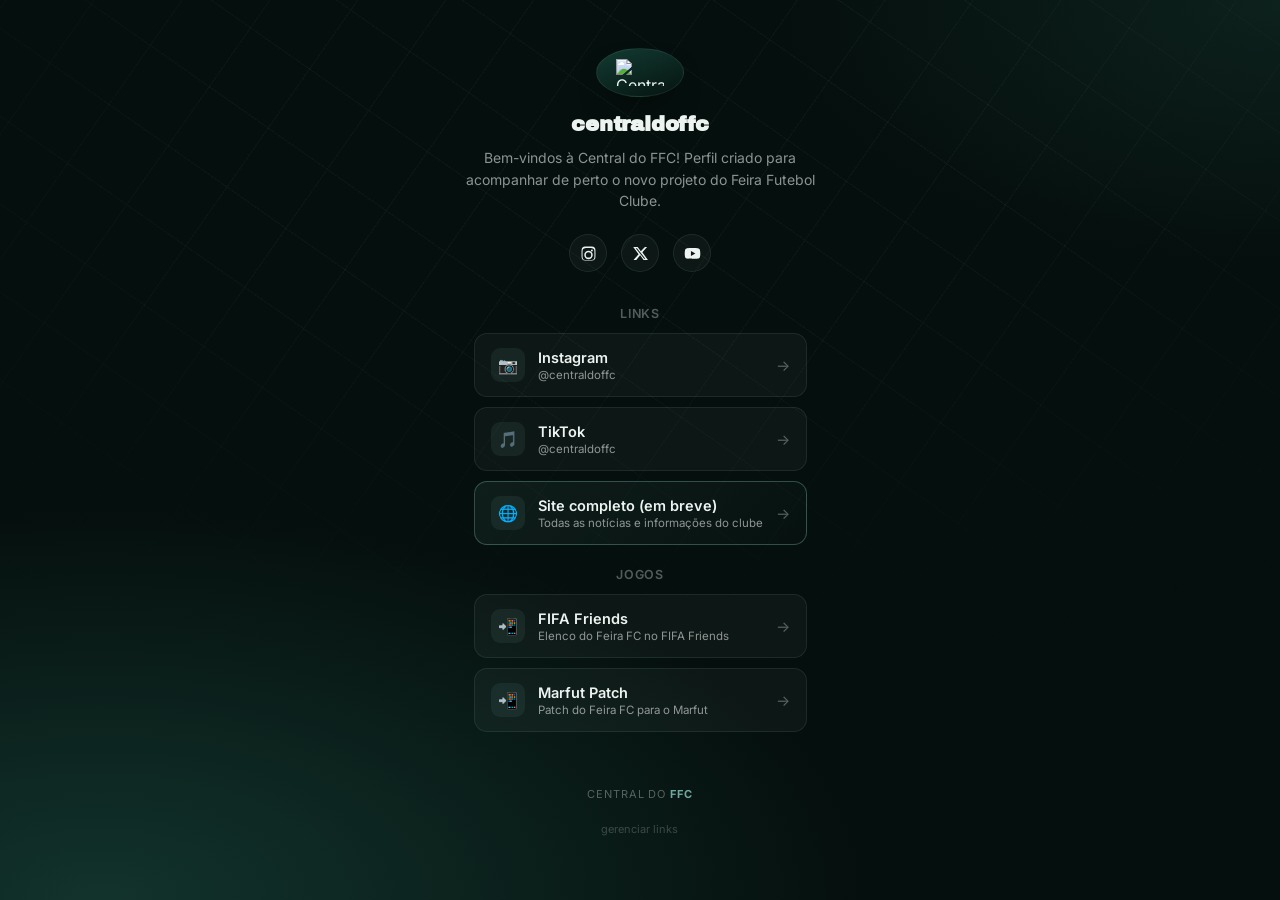
==== index.html @ f2e5eec2 "Add files via upload" ====
<!DOCTYPE html>
<html lang="pt-BR">
<head>
<meta charset="UTF-8">
<meta name="viewport" content="width=device-width, initial-scale=1.0">
<title>Central do FFC</title>
<meta name="description" content="Central do FFC — cobertura independente do Feira FC.">
<link rel="icon" href="assets/mark.png">
<link rel="preconnect" href="https://fonts.googleapis.com">
<link href="https://fonts.googleapis.com/css2?family=Archivo+Black&family=Inter:wght@400;500;600;700&display=swap" rel="stylesheet">
<style>
  :root{
    --bg-0: #050f0d;
    --grid-line: rgba(120, 160, 155, 0.055);
    --accent: #6FA89E;
    --accent-soft: rgba(111, 168, 158, 0.14);
    --ink: #EDF3F1;
    --ink-dim: rgba(237, 243, 241, 0.58);
    --ink-faint: rgba(237, 243, 241, 0.34);
    --card: rgba(255,255,255,0.035);
    --card-border: rgba(120, 160, 155, 0.14);
    --card-border-hover: rgba(111, 168, 158, 0.5);
  }

  *{ box-sizing:border-box; }
  html,body{ height:100%; }
  body{
    margin:0;
    min-height:100dvh;
    background:
      radial-gradient(110% 80% at 8% 100%, #12332c 0%, transparent 55%),
      radial-gradient(80% 60% at 100% 0%, #0d211d 0%, transparent 50%),
      var(--bg-0);
    font-family:'Inter', -apple-system, sans-serif;
    color: var(--ink);
    display:flex;
    justify-content:center;
    overflow-x:hidden;
    position:relative;
  }

  .grid-layer{
    position:fixed;
    inset:-20% -20%;
    background-image:
      repeating-linear-gradient(35deg, var(--grid-line) 0 1px, transparent 1px 72px),
      repeating-linear-gradient(-55deg, var(--grid-line) 0 1px, transparent 1px 72px);
    pointer-events:none;
    mask-image: radial-gradient(75% 55% at 50% 25%, black 30%, transparent 80%);
  }

  .page{
    position:relative;
    z-index:1;
    width:100%;
    max-width:480px;
    padding: 48px 20px 60px;
    display:flex;
    flex-direction:column;
    align-items:center;
  }

  .avatar{
    width:88px;
    height:88px;
    border-radius:50%;
    display:flex;
    align-items:center;
    justify-content:center;
    background: linear-gradient(160deg, #123b32, #061410);
    border:1px solid var(--card-border);
    box-shadow: 0 14px 32px -16px rgba(0,0,0,0.75);
    margin-bottom:16px;
    overflow:hidden;
  }
  .avatar img{ width:56%; height:56%; object-fit:contain; }

  .handle{
    font-family:'Archivo Black', sans-serif;
    font-size: 21px;
    letter-spacing:-0.01em;
    margin:0 0 12px;
    text-align:center;
  }

  .bio{
    color: var(--ink-dim);
    font-size:14px;
    line-height:1.55;
    text-align:center;
    max-width:360px;
    margin:0 0 22px;
  }

  .socials{
    display:flex;
    gap:14px;
    margin-bottom:34px;
  }
  .social-btn{
    width:38px;
    height:38px;
    border-radius:50%;
    display:flex;
    align-items:center;
    justify-content:center;
    background: var(--card);
    border:1px solid var(--card-border);
    color: var(--ink);
    text-decoration:none;
    transition: border-color .18s ease, transform .16s ease, background .18s ease;
  }
  .social-btn:hover{
    border-color: var(--card-border-hover);
    background: var(--accent-soft);
    transform: translateY(-2px);
  }
  .social-btn svg{ width:17px; height:17px; }

  .section{
    width:100%;
    margin-bottom:6px;
  }
  .section-title{
    font-size:12.5px;
    font-weight:600;
    letter-spacing:0.06em;
    text-transform:uppercase;
    color: var(--ink-faint);
    text-align:center;
    margin: 22px 0 12px;
  }
  .section:first-of-type .section-title{ margin-top:0; }

  .links{
    width:100%;
    display:flex;
    flex-direction:column;
    gap:10px;
  }

  .link-card{
    position:relative;
    display:flex;
    align-items:center;
    gap:13px;
    width:100%;
    padding:14px 16px;
    background: var(--card);
    border:1px solid var(--card-border);
    border-radius:13px;
    color:var(--ink);
    text-decoration:none;
    transition: border-color .2s ease, transform .16s ease, background .2s ease;
  }
  .link-card:hover, .link-card:focus-visible{
    border-color: var(--card-border-hover);
    background: var(--accent-soft);
    transform: translateY(-1px);
  }
  .link-card:focus-visible{ outline: 2px solid var(--accent); outline-offset:3px; }
  .link-card:active{ transform: translateY(0); }

  .link-card.featured{
    border-color: rgba(111, 168, 158, 0.4);
    background: linear-gradient(135deg, rgba(111,168,158,0.1), rgba(111,168,158,0.02));
  }

  .link-icon{
    flex:none;
    width:34px;
    height:34px;
    border-radius:9px;
    display:flex;
    align-items:center;
    justify-content:center;
    background: rgba(111, 168, 158, 0.1);
    font-size:16px;
    overflow:hidden;
  }

  .link-text{ flex:1; min-width:0; }
  .link-title{ font-weight:600; font-size:14.5px; margin:0 0 2px; }
  .link-desc{ font-size:11.5px; color: var(--ink-dim); margin:0; white-space:nowrap; overflow:hidden; text-overflow:ellipsis; }

  .link-arrow{
    flex:none;
    color: var(--ink-faint);
    font-size:15px;
    transition: transform .2s ease, color .2s ease;
  }
  .link-card:hover .link-arrow{ transform: translateX(3px); color: var(--accent); }

  .empty{
    width:100%;
    padding: 40px 20px;
    text-align:center;
    border:1px dashed var(--card-border);
    border-radius:14px;
    color: var(--ink-dim);
    font-size:14px;
  }

  footer{
    margin-top:38px;
    display:flex;
    flex-direction:column;
    align-items:center;
    gap:6px;
  }
  .footer-brand{
    font-size:11px;
    letter-spacing:0.08em;
    text-transform:uppercase;
    color: var(--ink-faint);
  }
  .footer-brand b{ color:var(--accent); font-weight:700; }

  .manage-link{
    font-size:11px;
    color: rgba(237, 243, 241, 0.22);
    text-decoration:none;
    padding:4px 8px;
  }
  .manage-link:hover{ color: var(--ink-dim); }
</style>
</head>
<body>
  <div class="grid-layer" aria-hidden="true"></div>

  <main class="page">
    <div class="avatar"><img src="assets/mark.png" alt="Central do FFC"></div>
    <h1 class="handle" id="handle">centraldoffc</h1>
    <p class="bio" id="bio">Bem-vindos à Central do FFC! Perfil criado para acompanhar de perto o Feira Futebol Clube.</p>

    <div class="socials" id="socials"></div>

    <div id="sections"></div>

    <footer>
      <p class="footer-brand">Central do <b>FFC</b></p>
      <a class="manage-link" href="painel-ffc.html">gerenciar links</a>
    </footer>
  </main>

  <script src="links-data.js"></script>
  <script>
    const SOCIAL_ICONS = {
      instagram: `<svg viewBox="0 0 24 24" fill="currentColor"><path d="M12 2.2c3.2 0 3.6 0 4.85.07 3.25.15 4.77 1.69 4.92 4.92.06 1.25.07 1.62.07 4.81 0 3.2 0 3.56-.07 4.81-.15 3.23-1.66 4.77-4.92 4.92-1.25.06-1.62.07-4.85.07-3.2 0-3.56 0-4.81-.07-3.26-.15-4.77-1.7-4.92-4.92-.06-1.25-.07-1.61-.07-4.81 0-3.19.01-3.56.07-4.81.15-3.23 1.67-4.77 4.92-4.92C8.44 2.21 8.8 2.2 12 2.2zm0 2.16c-3.15 0-3.48 0-4.7.06-2.44.11-3.53 1.21-3.65 3.65-.06 1.22-.06 1.55-.06 4.7s0 3.48.06 4.7c.12 2.44 1.21 3.54 3.65 3.65 1.22.06 1.55.06 4.7.06s3.48 0 4.7-.06c2.44-.11 3.53-1.21 3.65-3.65.06-1.22.06-1.55.06-4.7s0-3.48-.06-4.7c-.12-2.44-1.21-3.54-3.65-3.65-1.22-.06-1.55-.06-4.7-.06zm0 3.68a5.96 5.96 0 1 1 0 11.92 5.96 5.96 0 0 1 0-11.92zm0 2.16a3.8 3.8 0 1 0 0 7.6 3.8 3.8 0 0 0 0-7.6zm6.2-2.4a1.39 1.39 0 1 1-2.78 0 1.39 1.39 0 0 1 2.78 0z"/></svg>`,
      x: `<svg viewBox="0 0 24 24" fill="currentColor"><path d="M18.24 2.75h3.05l-6.66 7.62 7.84 10.88h-6.14l-4.81-6.63-5.5 6.63H2.16l7.12-8.24L1.75 2.75h6.3l4.35 6.06zm-1.07 16.6h1.7L7 4.55H5.17z"/></svg>`,
      youtube: `<svg viewBox="0 0 24 24" fill="currentColor"><path d="M22.5 6.9a2.86 2.86 0 0 0-2-2C18.7 4.4 12 4.4 12 4.4s-6.7 0-8.5.5a2.86 2.86 0 0 0-2 2A30 30 0 0 0 1 12a30 30 0 0 0 .5 5.1 2.86 2.86 0 0 0 2 2c1.8.5 8.5.5 8.5.5s6.7 0 8.5-.5a2.86 2.86 0 0 0 2-2A30 30 0 0 0 23 12a30 30 0 0 0-.5-5.1zM9.8 15.5V8.5l6.2 3.5z"/></svg>`,
      tiktok: `<svg viewBox="0 0 24 24" fill="currentColor"><path d="M16.6 2h-3.2v13.6a2.9 2.9 0 1 1-2-2.75v-3.3a6.2 6.2 0 1 0 5.2 6.13V8.4a7.9 7.9 0 0 0 4.6 1.47V6.7a4.6 4.6 0 0 1-4.6-4.6z"/></svg>`,
      whatsapp: `<svg viewBox="0 0 24 24" fill="currentColor"><path d="M12 2a10 10 0 0 0-8.5 15.2L2 22l4.9-1.5A10 10 0 1 0 12 2zm0 18.2a8.2 8.2 0 0 1-4.2-1.15l-.3-.18-3 .9.9-2.9-.2-.3A8.2 8.2 0 1 1 12 20.2zm4.5-6.15c-.25-.12-1.45-.72-1.68-.8-.22-.08-.38-.12-.55.13-.16.24-.63.8-.77.96-.14.16-.28.18-.53.06a6.7 6.7 0 0 1-3.34-2.92c-.25-.44.25-.4.72-1.35.08-.16.04-.3-.02-.42-.06-.12-.55-1.32-.75-1.8-.2-.48-.4-.4-.55-.42h-.47a.9.9 0 0 0-.66.3 2.75 2.75 0 0 0-.86 2.05c0 1.2.87 2.37 1 2.53.12.16 1.7 2.6 4.13 3.64.58.25 1.03.4 1.38.5.58.19 1.11.16 1.53.1.47-.07 1.45-.6 1.65-1.17.2-.58.2-1.08.14-1.18-.06-.1-.22-.16-.47-.28z"/></svg>`,
    };

    function socialLink(url, type){
      const a = document.createElement('a');
      a.className = 'social-btn';
      a.href = url;
      a.target = '_blank';
      a.rel = 'noopener noreferrer';
      a.setAttribute('aria-label', type);
      a.innerHTML = SOCIAL_ICONS[type] || '';
      return a;
    }

    function iconFor(type){
      const icons = {
        instagram: '📷', whatsapp: '💬', tiktok: '🎵', youtube: '▶️',
        site: '🌐', x: '✕', loja: '🛒', grupo: '👥', pix: '💚',
        app: '📲', default: '🔗'
      };
      return icons[type] || icons.default;
    }

    function render(){
      const profile = window.FFC_PROFILE || {};
      if(profile.handle) document.getElementById('handle').textContent = profile.handle;
      if(profile.bio) document.getElementById('bio').textContent = profile.bio;

      const socialsWrap = document.getElementById('socials');
      socialsWrap.innerHTML = '';
      (profile.socials || []).forEach(s => socialsWrap.appendChild(socialLink(s.url, s.type)));

      const sectionsWrap = document.getElementById('sections');
      sectionsWrap.innerHTML = '';

      const data = (window.FFC_LINKS || []).filter(l => l.active !== false);

      if(!data.length){
        sectionsWrap.innerHTML = '<div class="empty">Nenhum link publicado ainda. Volte em breve.</div>';
        return;
      }

      // agrupa mantendo a ordem de primeira aparição de cada grupo
      const groups = [];
      data.forEach(link => {
        const g = link.group || 'Links';
        let bucket = groups.find(x => x.name === g);
        if(!bucket){ bucket = { name: g, items: [] }; groups.push(bucket); }
        bucket.items.push(link);
      });

      groups.forEach(group => {
        const section = document.createElement('div');
        section.className = 'section';

        const title = document.createElement('p');
        title.className = 'section-title';
        title.textContent = group.name;
        section.appendChild(title);

        const linksWrap = document.createElement('div');
        linksWrap.className = 'links';

        group.items.forEach(link => {
          const a = document.createElement('a');
          a.className = 'link-card' + (link.featured ? ' featured' : '');
          a.href = link.url;
          a.target = '_blank';
          a.rel = 'noopener noreferrer';
          a.innerHTML = `
            <span class="link-icon">${iconFor(link.type)}</span>
            <span class="link-text">
              <p class="link-title">${link.title}</p>
              ${link.desc ? `<p class="link-desc">${link.desc}</p>` : ''}
            </span>
            <span class="link-arrow">→</span>
          `;
          linksWrap.appendChild(a);
        });

        section.appendChild(linksWrap);
        sectionsWrap.appendChild(section);
      });
    }

    window.addEventListener('storage', (e) => {
      if(e.key === 'ffc_links_override' || e.key === 'ffc_profile_override') loadFromStorage();
    });

    function loadFromStorage(){
      const savedLinks = localStorage.getItem('ffc_links_override');
      if(savedLinks){ try{ window.FFC_LINKS = JSON.parse(savedLinks); }catch(e){} }
      const savedProfile = localStorage.getItem('ffc_profile_override');
      if(savedProfile){ try{ window.FFC_PROFILE = JSON.parse(savedProfile); }catch(e){} }
      render();
    }

    loadFromStorage();
  </script>
</body>
</html>
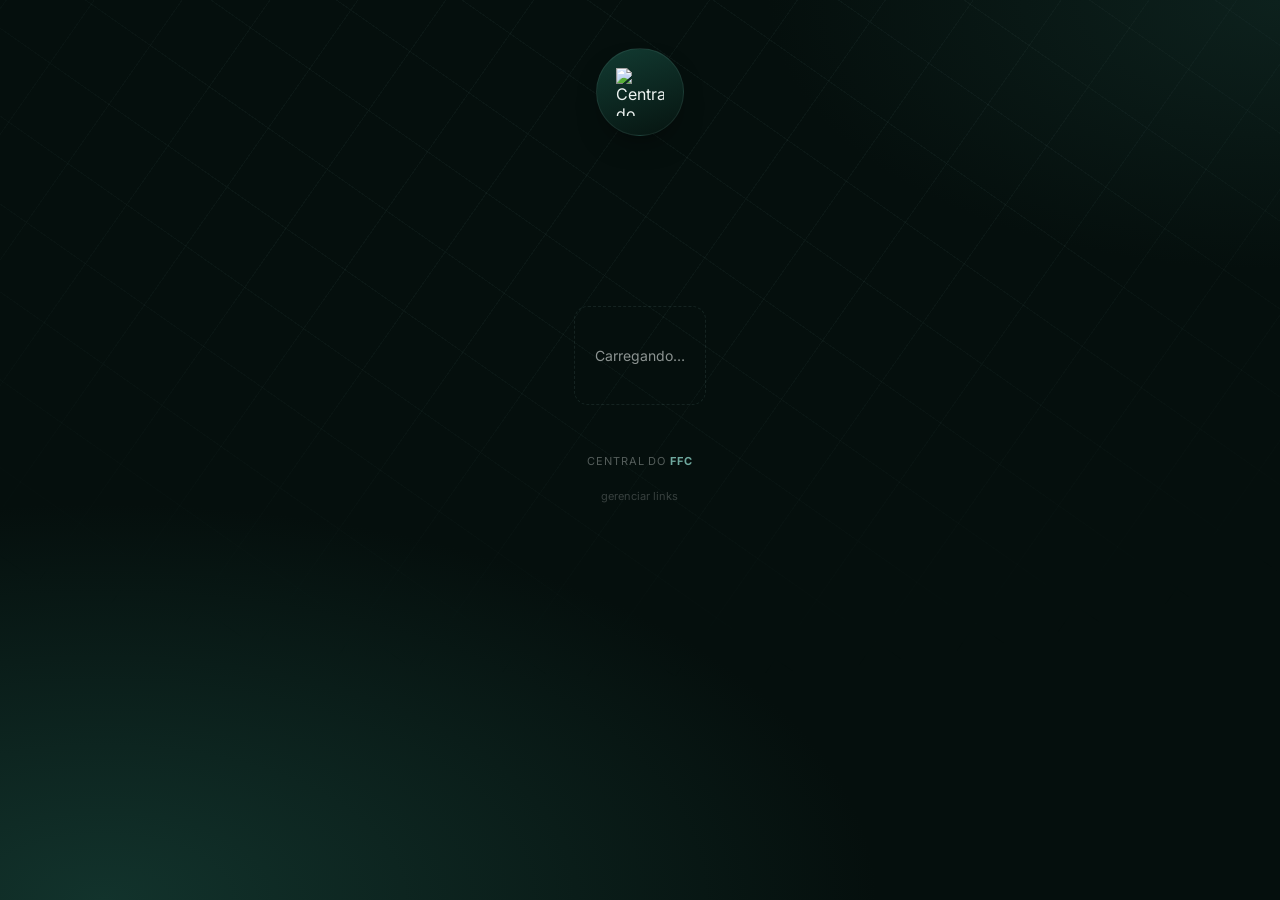
==== commit 32653e73: "Add files via upload" ====
--- a/index.html
+++ b/index.html
@@ -81,6 +81,7 @@
     letter-spacing:-0.01em;
     margin:0 0 12px;
     text-align:center;
+    min-height:26px;
   }
 
   .bio{
@@ -90,12 +91,14 @@
     text-align:center;
     max-width:360px;
     margin:0 0 22px;
+    min-height:22px;
   }
 
   .socials{
     display:flex;
     gap:14px;
     margin-bottom:34px;
+    min-height:38px;
   }
   .social-btn{
     width:38px;
@@ -117,10 +120,7 @@
   }
   .social-btn svg{ width:17px; height:17px; }
 
-  .section{
-    width:100%;
-    margin-bottom:6px;
-  }
+  .section{ width:100%; margin-bottom:6px; }
   .section-title{
     font-size:12.5px;
     font-weight:600;
@@ -132,12 +132,7 @@
   }
   .section:first-of-type .section-title{ margin-top:0; }
 
-  .links{
-    width:100%;
-    display:flex;
-    flex-direction:column;
-    gap:10px;
-  }
+  .links{ width:100%; display:flex; flex-direction:column; gap:10px; }
 
   .link-card{
     position:relative;
@@ -167,61 +162,29 @@
   }
 
   .link-icon{
-    flex:none;
-    width:34px;
-    height:34px;
-    border-radius:9px;
-    display:flex;
-    align-items:center;
-    justify-content:center;
-    background: rgba(111, 168, 158, 0.1);
-    font-size:16px;
-    overflow:hidden;
+    flex:none; width:34px; height:34px; border-radius:9px;
+    display:flex; align-items:center; justify-content:center;
+    background: rgba(111, 168, 158, 0.1); font-size:16px; overflow:hidden;
   }
 
   .link-text{ flex:1; min-width:0; }
   .link-title{ font-weight:600; font-size:14.5px; margin:0 0 2px; }
   .link-desc{ font-size:11.5px; color: var(--ink-dim); margin:0; white-space:nowrap; overflow:hidden; text-overflow:ellipsis; }
 
-  .link-arrow{
-    flex:none;
-    color: var(--ink-faint);
-    font-size:15px;
-    transition: transform .2s ease, color .2s ease;
-  }
+  .link-arrow{ flex:none; color: var(--ink-faint); font-size:15px; transition: transform .2s ease, color .2s ease; }
   .link-card:hover .link-arrow{ transform: translateX(3px); color: var(--accent); }
 
-  .empty{
-    width:100%;
-    padding: 40px 20px;
-    text-align:center;
-    border:1px dashed var(--card-border);
-    border-radius:14px;
-    color: var(--ink-dim);
-    font-size:14px;
-  }
-
-  footer{
-    margin-top:38px;
-    display:flex;
-    flex-direction:column;
-    align-items:center;
-    gap:6px;
-  }
-  .footer-brand{
-    font-size:11px;
-    letter-spacing:0.08em;
-    text-transform:uppercase;
-    color: var(--ink-faint);
-  }
+  .empty, .error-msg{
+    width:100%; padding: 40px 20px; text-align:center;
+    border:1px dashed var(--card-border); border-radius:14px;
+    color: var(--ink-dim); font-size:14px;
+  }
+
+  footer{ margin-top:38px; display:flex; flex-direction:column; align-items:center; gap:6px; }
+  .footer-brand{ font-size:11px; letter-spacing:0.08em; text-transform:uppercase; color: var(--ink-faint); }
   .footer-brand b{ color:var(--accent); font-weight:700; }
 
-  .manage-link{
-    font-size:11px;
-    color: rgba(237, 243, 241, 0.22);
-    text-decoration:none;
-    padding:4px 8px;
-  }
+  .manage-link{ font-size:11px; color: rgba(237, 243, 241, 0.22); text-decoration:none; padding:4px 8px; }
   .manage-link:hover{ color: var(--ink-dim); }
 </style>
 </head>
@@ -230,12 +193,14 @@
 
   <main class="page">
     <div class="avatar"><img src="assets/mark.png" alt="Central do FFC"></div>
-    <h1 class="handle" id="handle">centraldoffc</h1>
-    <p class="bio" id="bio">Bem-vindos à Central do FFC! Perfil criado para acompanhar de perto o Feira Futebol Clube.</p>
+    <h1 class="handle" id="handle"></h1>
+    <p class="bio" id="bio"></p>
 
     <div class="socials" id="socials"></div>
 
-    <div id="sections"></div>
+    <div id="sections">
+      <div class="empty">Carregando…</div>
+    </div>
 
     <footer>
       <p class="footer-brand">Central do <b>FFC</b></p>
@@ -243,8 +208,11 @@
     </footer>
   </main>
 
-  <script src="links-data.js"></script>
+  <script src="https://cdn.jsdelivr.net/npm/@supabase/supabase-js@2/dist/umd/supabase.min.js"></script>
+  <script src="config.js"></script>
   <script>
+    const sb = supabase.createClient(FFC_SUPABASE_URL, FFC_SUPABASE_KEY);
+
     const SOCIAL_ICONS = {
       instagram: `<svg viewBox="0 0 24 24" fill="currentColor"><path d="M12 2.2c3.2 0 3.6 0 4.85.07 3.25.15 4.77 1.69 4.92 4.92.06 1.25.07 1.62.07 4.81 0 3.2 0 3.56-.07 4.81-.15 3.23-1.66 4.77-4.92 4.92-1.25.06-1.62.07-4.85.07-3.2 0-3.56 0-4.81-.07-3.26-.15-4.77-1.7-4.92-4.92-.06-1.25-.07-1.61-.07-4.81 0-3.19.01-3.56.07-4.81.15-3.23 1.67-4.77 4.92-4.92C8.44 2.21 8.8 2.2 12 2.2zm0 2.16c-3.15 0-3.48 0-4.7.06-2.44.11-3.53 1.21-3.65 3.65-.06 1.22-.06 1.55-.06 4.7s0 3.48.06 4.7c.12 2.44 1.21 3.54 3.65 3.65 1.22.06 1.55.06 4.7.06s3.48 0 4.7-.06c2.44-.11 3.53-1.21 3.65-3.65.06-1.22.06-1.55.06-4.7s0-3.48-.06-4.7c-.12-2.44-1.21-3.54-3.65-3.65-1.22-.06-1.55-.06-4.7-.06zm0 3.68a5.96 5.96 0 1 1 0 11.92 5.96 5.96 0 0 1 0-11.92zm0 2.16a3.8 3.8 0 1 0 0 7.6 3.8 3.8 0 0 0 0-7.6zm6.2-2.4a1.39 1.39 0 1 1-2.78 0 1.39 1.39 0 0 1 2.78 0z"/></svg>`,
       x: `<svg viewBox="0 0 24 24" fill="currentColor"><path d="M18.24 2.75h3.05l-6.66 7.62 7.84 10.88h-6.14l-4.81-6.63-5.5 6.63H2.16l7.12-8.24L1.75 2.75h6.3l4.35 6.06zm-1.07 16.6h1.7L7 4.55H5.17z"/></svg>`,
@@ -252,6 +220,15 @@
       tiktok: `<svg viewBox="0 0 24 24" fill="currentColor"><path d="M16.6 2h-3.2v13.6a2.9 2.9 0 1 1-2-2.75v-3.3a6.2 6.2 0 1 0 5.2 6.13V8.4a7.9 7.9 0 0 0 4.6 1.47V6.7a4.6 4.6 0 0 1-4.6-4.6z"/></svg>`,
       whatsapp: `<svg viewBox="0 0 24 24" fill="currentColor"><path d="M12 2a10 10 0 0 0-8.5 15.2L2 22l4.9-1.5A10 10 0 1 0 12 2zm0 18.2a8.2 8.2 0 0 1-4.2-1.15l-.3-.18-3 .9.9-2.9-.2-.3A8.2 8.2 0 1 1 12 20.2zm4.5-6.15c-.25-.12-1.45-.72-1.68-.8-.22-.08-.38-.12-.55.13-.16.24-.63.8-.77.96-.14.16-.28.18-.53.06a6.7 6.7 0 0 1-3.34-2.92c-.25-.44.25-.4.72-1.35.08-.16.04-.3-.02-.42-.06-.12-.55-1.32-.75-1.8-.2-.48-.4-.4-.55-.42h-.47a.9.9 0 0 0-.66.3 2.75 2.75 0 0 0-.86 2.05c0 1.2.87 2.37 1 2.53.12.16 1.7 2.6 4.13 3.64.58.25 1.03.4 1.38.5.58.19 1.11.16 1.53.1.47-.07 1.45-.6 1.65-1.17.2-.58.2-1.08.14-1.18-.06-.1-.22-.16-.47-.28z"/></svg>`,
     };
+
+    function iconFor(type){
+      const icons = {
+        instagram: '📷', whatsapp: '💬', tiktok: '🎵', youtube: '▶️',
+        site: '🌐', x: '✕', loja: '🛒', grupo: '👥', pix: '💚',
+        app: '📲', default: '🔗'
+      };
+      return icons[type] || icons.default;
+    }
 
     function socialLink(url, type){
       const a = document.createElement('a');
@@ -264,38 +241,18 @@
       return a;
     }
 
-    function iconFor(type){
-      const icons = {
-        instagram: '📷', whatsapp: '💬', tiktok: '🎵', youtube: '▶️',
-        site: '🌐', x: '✕', loja: '🛒', grupo: '👥', pix: '💚',
-        app: '📲', default: '🔗'
-      };
-      return icons[type] || icons.default;
-    }
-
-    function render(){
-      const profile = window.FFC_PROFILE || {};
-      if(profile.handle) document.getElementById('handle').textContent = profile.handle;
-      if(profile.bio) document.getElementById('bio').textContent = profile.bio;
-
-      const socialsWrap = document.getElementById('socials');
-      socialsWrap.innerHTML = '';
-      (profile.socials || []).forEach(s => socialsWrap.appendChild(socialLink(s.url, s.type)));
-
-      const sectionsWrap = document.getElementById('sections');
-      sectionsWrap.innerHTML = '';
-
-      const data = (window.FFC_LINKS || []).filter(l => l.active !== false);
-
-      if(!data.length){
-        sectionsWrap.innerHTML = '<div class="empty">Nenhum link publicado ainda. Volte em breve.</div>';
+    function renderSections(links){
+      const wrap = document.getElementById('sections');
+      wrap.innerHTML = '';
+
+      if(!links.length){
+        wrap.innerHTML = '<div class="empty">Nenhum link publicado ainda. Volte em breve.</div>';
         return;
       }
 
-      // agrupa mantendo a ordem de primeira aparição de cada grupo
       const groups = [];
-      data.forEach(link => {
-        const g = link.group || 'Links';
+      links.forEach(link => {
+        const g = link.group_name || 'Links';
         let bucket = groups.find(x => x.name === g);
         if(!bucket){ bucket = { name: g, items: [] }; groups.push(bucket); }
         bucket.items.push(link);
@@ -322,8 +279,8 @@
           a.innerHTML = `
             <span class="link-icon">${iconFor(link.type)}</span>
             <span class="link-text">
-              <p class="link-title">${link.title}</p>
-              ${link.desc ? `<p class="link-desc">${link.desc}</p>` : ''}
+              <p class="link-title">${escapeHtml(link.title)}</p>
+              ${link.desc_text ? `<p class="link-desc">${escapeHtml(link.desc_text)}</p>` : ''}
             </span>
             <span class="link-arrow">→</span>
           `;
@@ -331,23 +288,39 @@
         });
 
         section.appendChild(linksWrap);
-        sectionsWrap.appendChild(section);
+        wrap.appendChild(section);
       });
     }
 
-    window.addEventListener('storage', (e) => {
-      if(e.key === 'ffc_links_override' || e.key === 'ffc_profile_override') loadFromStorage();
-    });
-
-    function loadFromStorage(){
-      const savedLinks = localStorage.getItem('ffc_links_override');
-      if(savedLinks){ try{ window.FFC_LINKS = JSON.parse(savedLinks); }catch(e){} }
-      const savedProfile = localStorage.getItem('ffc_profile_override');
-      if(savedProfile){ try{ window.FFC_PROFILE = JSON.parse(savedProfile); }catch(e){} }
-      render();
-    }
-
-    loadFromStorage();
+    function escapeHtml(str){
+      const d = document.createElement('div');
+      d.textContent = str;
+      return d.innerHTML;
+    }
+
+    async function loadPage(){
+      try{
+        const [{ data: profile }, { data: socials }, { data: links }] = await Promise.all([
+          sb.from('profile').select('*').eq('id', 1).single(),
+          sb.from('socials').select('*').order('position'),
+          sb.from('links').select('*').eq('active', true).order('position')
+        ]);
+
+        document.getElementById('handle').textContent = profile?.handle || 'centraldoffc';
+        document.getElementById('bio').textContent = profile?.bio || '';
+
+        const socialsWrap = document.getElementById('socials');
+        socialsWrap.innerHTML = '';
+        (socials || []).forEach(s => socialsWrap.appendChild(socialLink(s.url, s.type)));
+
+        renderSections(links || []);
+      }catch(err){
+        document.getElementById('sections').innerHTML = '<div class="error-msg">Não foi possível carregar os links agora. Tente novamente em instantes.</div>';
+        console.error(err);
+      }
+    }
+
+    loadPage();
   </script>
 </body>
 </html>
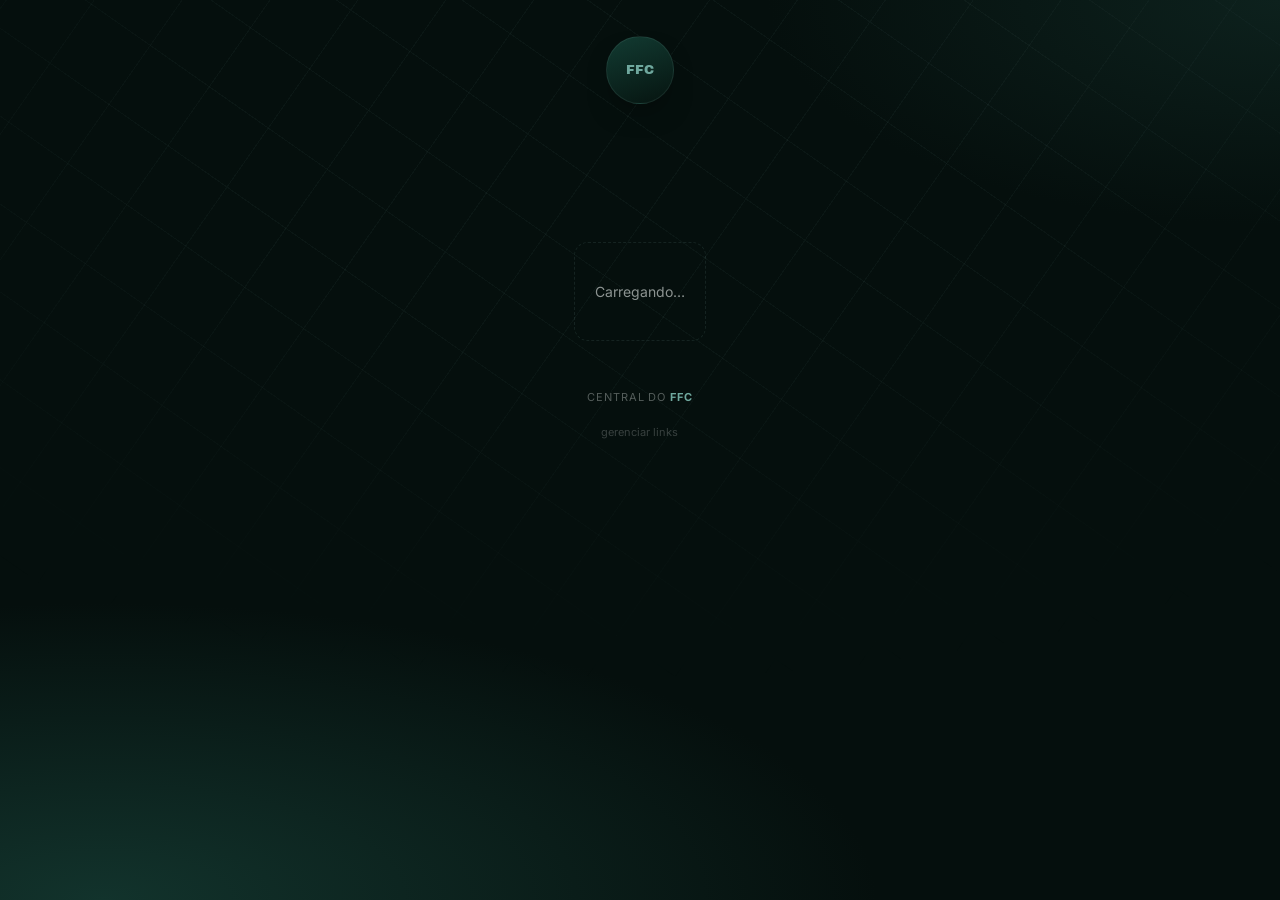
==== commit ee2b511a: "Add files via upload" ====
--- a/index.html
+++ b/index.html
@@ -23,14 +23,16 @@
   }
 
   *{ box-sizing:border-box; }
-  html,body{ height:100%; }
+  html{
+    min-height:100%;
+    background:
+      radial-gradient(110% 60% at 8% 100%, #12332c 0%, transparent 55%),
+      radial-gradient(80% 50% at 100% 0%, #0d211d 0%, transparent 50%),
+      var(--bg-0);
+  }
   body{
     margin:0;
     min-height:100dvh;
-    background:
-      radial-gradient(110% 80% at 8% 100%, #12332c 0%, transparent 55%),
-      radial-gradient(80% 60% at 100% 0%, #0d211d 0%, transparent 50%),
-      var(--bg-0);
     font-family:'Inter', -apple-system, sans-serif;
     color: var(--ink);
     display:flex;
@@ -54,15 +56,15 @@
     z-index:1;
     width:100%;
     max-width:480px;
-    padding: 48px 20px 60px;
+    padding: 36px 20px 48px;
     display:flex;
     flex-direction:column;
     align-items:center;
   }
 
   .avatar{
-    width:88px;
-    height:88px;
+    width:68px;
+    height:68px;
     border-radius:50%;
     display:flex;
     align-items:center;
@@ -70,39 +72,46 @@
     background: linear-gradient(160deg, #123b32, #061410);
     border:1px solid var(--card-border);
     box-shadow: 0 14px 32px -16px rgba(0,0,0,0.75);
-    margin-bottom:16px;
+    margin-bottom:14px;
     overflow:hidden;
   }
   .avatar img{ width:56%; height:56%; object-fit:contain; }
+  .avatar-fallback::after{
+    content:'FFC';
+    font-family:'Archivo Black', sans-serif;
+    font-size:13px;
+    color: var(--accent);
+    letter-spacing:0.02em;
+  }
 
   .handle{
     font-family:'Archivo Black', sans-serif;
-    font-size: 21px;
+    font-size: 18px;
     letter-spacing:-0.01em;
-    margin:0 0 12px;
+    margin:0 0 10px;
     text-align:center;
-    min-height:26px;
+    min-height:22px;
   }
 
   .bio{
     color: var(--ink-dim);
-    font-size:14px;
-    line-height:1.55;
+    font-size:12.5px;
+    line-height:1.5;
     text-align:center;
-    max-width:360px;
-    margin:0 0 22px;
-    min-height:22px;
+    max-width:340px;
+    margin:0 0 18px;
+    min-height:18px;
   }
 
   .socials{
     display:flex;
-    gap:14px;
-    margin-bottom:34px;
-    min-height:38px;
+    gap:10px;
+    margin-bottom:24px;
+    min-height:32px;
   }
   .social-btn{
-    width:38px;
-    height:38px;
+    width:32px;
+    height:32px;
     border-radius:50%;
     display:flex;
     align-items:center;
@@ -118,32 +127,32 @@
     background: var(--accent-soft);
     transform: translateY(-2px);
   }
-  .social-btn svg{ width:17px; height:17px; }
-
-  .section{ width:100%; margin-bottom:6px; }
+  .social-btn svg{ width:14px; height:14px; }
+
+  .section{ width:100%; margin-bottom:4px; }
   .section-title{
-    font-size:12.5px;
+    font-size:11px;
     font-weight:600;
     letter-spacing:0.06em;
     text-transform:uppercase;
     color: var(--ink-faint);
     text-align:center;
-    margin: 22px 0 12px;
+    margin: 18px 0 10px;
   }
   .section:first-of-type .section-title{ margin-top:0; }
 
-  .links{ width:100%; display:flex; flex-direction:column; gap:10px; }
+  .links{ width:100%; display:flex; flex-direction:column; gap:8px; }
 
   .link-card{
     position:relative;
     display:flex;
     align-items:center;
-    gap:13px;
+    gap:11px;
     width:100%;
-    padding:14px 16px;
+    padding:11px 14px;
     background: var(--card);
     border:1px solid var(--card-border);
-    border-radius:13px;
+    border-radius:12px;
     color:var(--ink);
     text-decoration:none;
     transition: border-color .2s ease, transform .16s ease, background .2s ease;
@@ -162,16 +171,16 @@
   }
 
   .link-icon{
-    flex:none; width:34px; height:34px; border-radius:9px;
+    flex:none; width:30px; height:30px; border-radius:8px;
     display:flex; align-items:center; justify-content:center;
-    background: rgba(111, 168, 158, 0.1); font-size:16px; overflow:hidden;
+    background: rgba(111, 168, 158, 0.1); font-size:14px; overflow:hidden;
   }
 
   .link-text{ flex:1; min-width:0; }
-  .link-title{ font-weight:600; font-size:14.5px; margin:0 0 2px; }
-  .link-desc{ font-size:11.5px; color: var(--ink-dim); margin:0; white-space:nowrap; overflow:hidden; text-overflow:ellipsis; }
-
-  .link-arrow{ flex:none; color: var(--ink-faint); font-size:15px; transition: transform .2s ease, color .2s ease; }
+  .link-title{ font-weight:600; font-size:13px; margin:0 0 1px; }
+  .link-desc{ font-size:10.5px; color: var(--ink-dim); margin:0; white-space:nowrap; overflow:hidden; text-overflow:ellipsis; }
+
+  .link-arrow{ flex:none; color: var(--ink-faint); font-size:14px; transition: transform .2s ease, color .2s ease; }
   .link-card:hover .link-arrow{ transform: translateX(3px); color: var(--accent); }
 
   .empty, .error-msg{
@@ -192,7 +201,7 @@
   <div class="grid-layer" aria-hidden="true"></div>
 
   <main class="page">
-    <div class="avatar"><img src="assets/mark.png" alt="Central do FFC"></div>
+    <div class="avatar"><img src="assets/mark.png" alt="Central do FFC" onerror="this.style.display='none'; this.parentElement.classList.add('avatar-fallback');"></div>
     <h1 class="handle" id="handle"></h1>
     <p class="bio" id="bio"></p>
 
